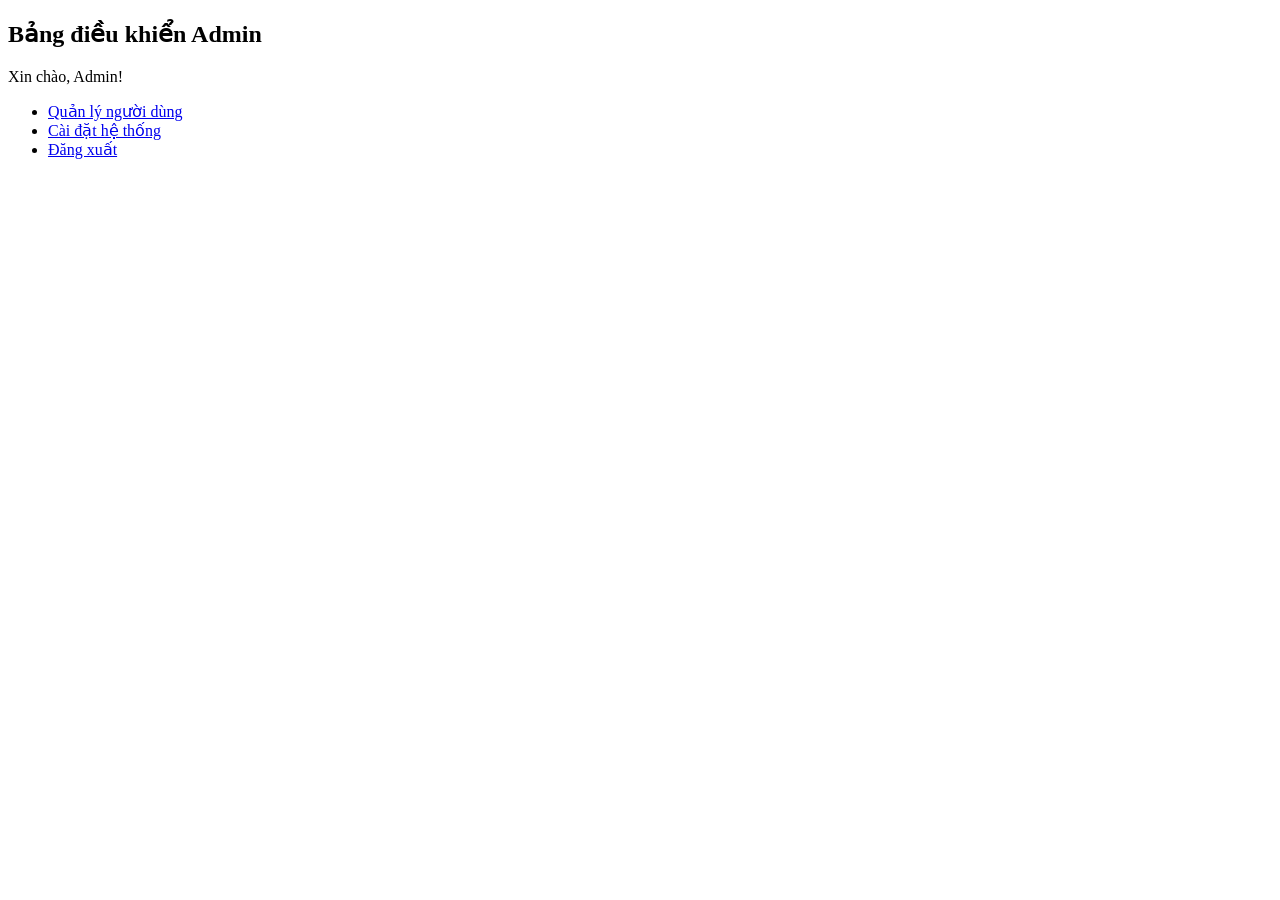
==== admin.html @ f415a45d "Thêm giao diện login demo và admin" ====
<!DOCTYPE html>
<html lang="en">
<head>
    <meta charset="UTF-8">
    <meta name="viewport" content="width=device-width, initial-scale=1.0">
    <title>Admin Dashboard</title>
</head>
<body>
    <h2>Bảng điều khiển Admin</h2>
    <div>
        <p>Xin chào, Admin!</p>
        <ul>
            <li><a href="#">Quản lý người dùng</a></li>
            <li><a href="#">Cài đặt hệ thống</a></li>
            <li><a href="/logout">Đăng xuất</a></li>
        </ul>
    </div>
</body>
</html>
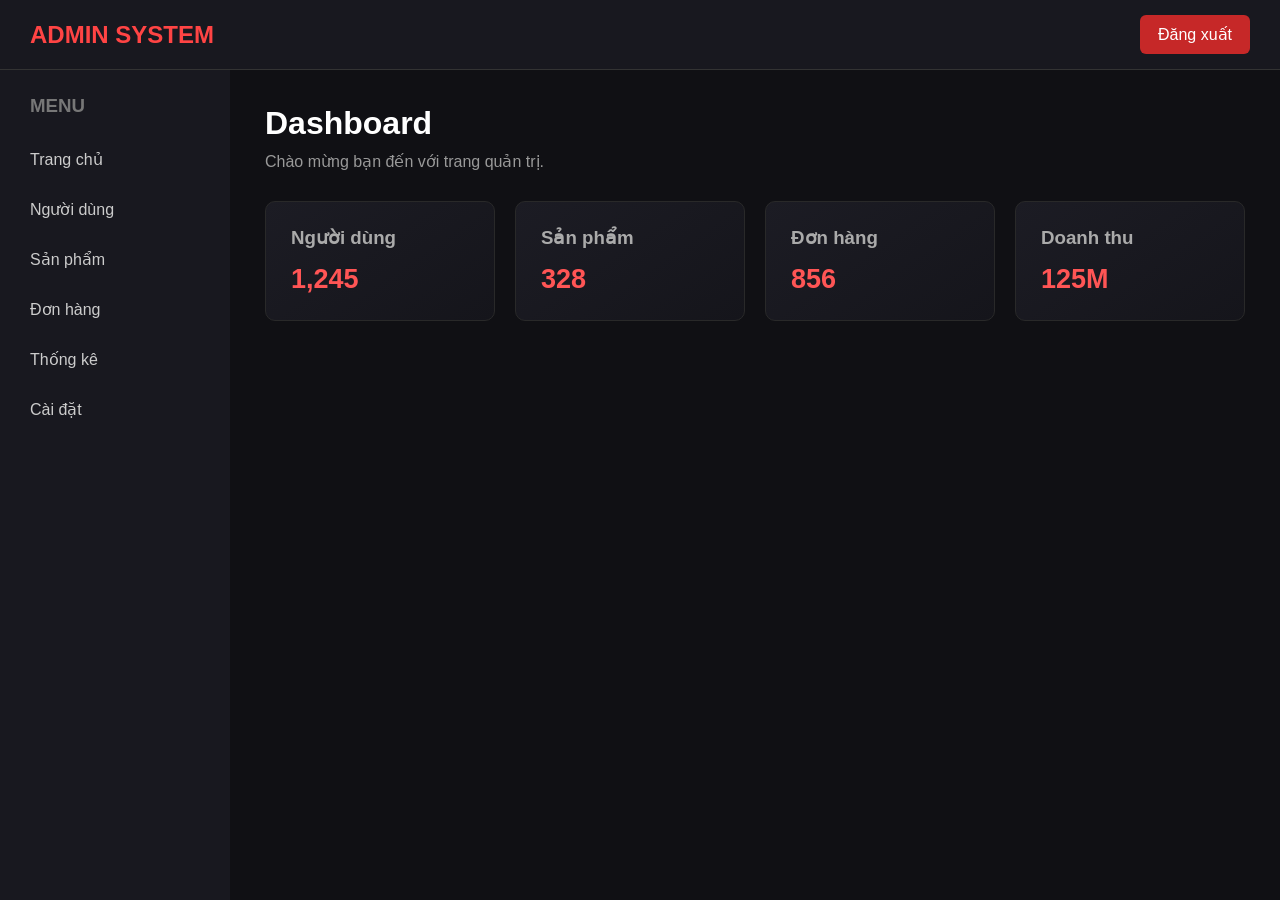
==== commit d66e256d: "Add files via upload ap dung css vao login.html va admin.html" ====
--- a/admin.html
+++ b/admin.html
@@ -1,19 +1,108 @@
-<!DOCTYPE html>
-<html lang="en">
-<head>
-    <meta charset="UTF-8">
-    <meta name="viewport" content="width=device-width, initial-scale=1.0">
-    <title>Admin Dashboard</title>
-</head>
-<body>
-    <h2>Bảng điều khiển Admin</h2>
-    <div>
-        <p>Xin chào, Admin!</p>
-        <ul>
-            <li><a href="#">Quản lý người dùng</a></li>
-            <li><a href="#">Cài đặt hệ thống</a></li>
-            <li><a href="/logout">Đăng xuất</a></li>
-        </ul>
-    </div>
-</body>
+<!DOCTYPE html>
+<html lang="vi">
+
+<head>
+
+    <meta charset="UTF-8">
+
+    <meta name="viewport"
+          content="width=device-width, initial-scale=1.0">
+
+    <title>Admin Dashboard</title>
+
+    <link rel="stylesheet" href="style.css">
+
+</head>
+
+<body class="admin-page">
+
+
+    <header class="admin-header">
+
+        <h2>ADMIN SYSTEM</h2>
+
+        <a href="login.html" class="logout">
+            Đăng xuất
+        </a>
+
+    </header>
+
+
+    <div class="admin-container">
+
+
+        <aside class="sidebar">
+
+            <h3>MENU</h3>
+
+            <a href="#">Trang chủ</a>
+
+            <a href="#">Người dùng</a>
+
+            <a href="#">Sản phẩm</a>
+
+            <a href="#">Đơn hàng</a>
+
+            <a href="#">Thống kê</a>
+
+            <a href="#">Cài đặt</a>
+
+        </aside>
+
+
+        <main class="admin-content">
+
+            <h1>Dashboard</h1>
+
+            <p>
+                Chào mừng bạn đến với trang quản trị.
+            </p>
+
+
+            <div class="cards">
+
+                <div class="card">
+
+                    <h3>Người dùng</h3>
+
+                    <p>1,245</p>
+
+                </div>
+
+
+                <div class="card">
+
+                    <h3>Sản phẩm</h3>
+
+                    <p>328</p>
+
+                </div>
+
+
+                <div class="card">
+
+                    <h3>Đơn hàng</h3>
+
+                    <p>856</p>
+
+                </div>
+
+
+                <div class="card">
+
+                    <h3>Doanh thu</h3>
+
+                    <p>125M</p>
+
+                </div>
+
+            </div>
+
+        </main>
+
+    </div>
+
+
+</body>
+
 </html>
--- a/style.css
+++ b/style.css
@@ -0,0 +1,498 @@
+/* =========================
+   CÀI ĐẶT CHUNG
+========================= */
+
+* {
+    margin: 0;
+    padding: 0;
+    box-sizing: border-box;
+}
+
+body {
+    font-family: Arial, sans-serif;
+}
+
+
+
+/* =========================
+   LOGIN PAGE
+========================= */
+
+.login-page {
+
+    min-height: 100vh;
+
+    display: flex;
+    justify-content: center;
+    align-items: center;
+
+    background-image:
+        linear-gradient(
+            rgba(0, 0, 0, 0.65),
+            rgba(0, 0, 0, 0.75)
+        ),
+        url("images/background.png");
+
+    background-size: cover;
+    background-position: center;
+    background-repeat: no-repeat;
+
+}
+
+
+
+.login-box {
+
+    width: 380px;
+
+    background: rgba(10, 10, 20, 0.85);
+
+    padding: 40px;
+
+    border-radius: 15px;
+
+    color: white;
+
+    box-shadow:
+        0 0 30px rgba(255, 50, 50, 0.3);
+
+    backdrop-filter: blur(10px);
+
+}
+
+
+
+.login-box h1 {
+
+    text-align: center;
+
+    font-size: 28px;
+
+    margin-bottom: 8px;
+
+    color: #ff4b4b;
+
+}
+
+
+
+.subtitle {
+
+    text-align: center;
+
+    color: #aaa;
+
+    margin-bottom: 30px;
+
+}
+
+
+
+.form-group {
+
+    margin-bottom: 20px;
+
+}
+
+
+
+.form-group label {
+
+    display: block;
+
+    margin-bottom: 8px;
+
+    font-weight: bold;
+
+}
+
+
+
+.form-group input {
+
+    width: 100%;
+
+    padding: 12px;
+
+    background-color: #151520;
+
+    color: white;
+
+    border: 1px solid #444;
+
+    border-radius: 7px;
+
+    outline: none;
+
+    font-size: 15px;
+
+    transition: 0.3s;
+
+}
+
+
+
+.form-group input:focus {
+
+    border-color: #ff4444;
+
+    box-shadow:
+        0 0 8px rgba(255, 68, 68, 0.5);
+
+}
+
+
+
+button {
+
+    width: 100%;
+
+    padding: 13px;
+
+    background: linear-gradient(
+        135deg,
+        #c50000,
+        #ff4444
+    );
+
+    color: white;
+
+    border: none;
+
+    border-radius: 7px;
+
+    font-size: 16px;
+
+    font-weight: bold;
+
+    cursor: pointer;
+
+    transition: 0.3s;
+
+}
+
+
+
+button:hover {
+
+    transform: translateY(-2px);
+
+    box-shadow:
+        0 5px 20px rgba(255, 0, 0, 0.4);
+
+}
+
+
+
+/* =========================
+   ERROR
+========================= */
+
+.error {
+
+    color: #ff5555;
+
+    font-size: 13px;
+
+    margin-top: 6px;
+
+    min-height: 15px;
+
+}
+
+
+
+.input-error {
+
+    border: 1px solid red !important;
+
+    box-shadow:
+        0 0 7px rgba(255, 0, 0, 0.5);
+
+}
+
+
+
+/* =========================
+   ADMIN
+========================= */
+
+.admin-page {
+
+    min-height: 100vh;
+
+    background-color: #101014;
+
+    color: white;
+
+}
+
+
+
+.admin-header {
+
+    height: 70px;
+
+    background-color: #18181f;
+
+    display: flex;
+
+    justify-content: space-between;
+
+    align-items: center;
+
+    padding: 0 30px;
+
+    border-bottom: 1px solid #333;
+
+}
+
+
+
+.admin-header h2 {
+
+    color: #ff4444;
+
+}
+
+
+
+.logout {
+
+    background-color: #c62828;
+
+    color: white;
+
+    text-decoration: none;
+
+    padding: 10px 18px;
+
+    border-radius: 6px;
+
+    transition: 0.3s;
+
+}
+
+
+
+.logout:hover {
+
+    background-color: #ff4444;
+
+}
+
+
+
+/* =========================
+   ADMIN LAYOUT
+========================= */
+
+.admin-container {
+
+    display: flex;
+
+    min-height: calc(100vh - 70px);
+
+}
+
+
+
+/* =========================
+   SIDEBAR
+========================= */
+
+.sidebar {
+
+    width: 230px;
+
+    background-color: #18181f;
+
+    padding: 25px 15px;
+
+}
+
+
+
+.sidebar h3 {
+
+    margin-bottom: 20px;
+
+    padding-left: 15px;
+
+    color: #777;
+
+}
+
+
+
+.sidebar a {
+
+    display: block;
+
+    padding: 13px 15px;
+
+    color: #ccc;
+
+    text-decoration: none;
+
+    border-radius: 6px;
+
+    margin-bottom: 5px;
+
+    transition: 0.3s;
+
+}
+
+
+
+.sidebar a:hover {
+
+    background-color: #292932;
+
+    color: #ff5555;
+
+    padding-left: 22px;
+
+}
+
+
+
+/* =========================
+   MAIN CONTENT
+========================= */
+
+.admin-content {
+
+    flex: 1;
+
+    padding: 35px;
+
+}
+
+
+
+.admin-content h1 {
+
+    margin-bottom: 10px;
+
+}
+
+
+
+.admin-content > p {
+
+    color: #999;
+
+    margin-bottom: 30px;
+
+}
+
+
+
+/* =========================
+   CARDS
+========================= */
+
+.cards {
+
+    display: grid;
+
+    grid-template-columns:
+        repeat(auto-fit, minmax(180px, 1fr));
+
+    gap: 20px;
+
+}
+
+
+
+.card {
+
+    background:
+        linear-gradient(
+            145deg,
+            #1c1c24,
+            #15151b
+        );
+
+    padding: 25px;
+
+    border-radius: 10px;
+
+    border: 1px solid #292929;
+
+    transition: 0.3s;
+
+}
+
+
+
+.card:hover {
+
+    transform: translateY(-5px);
+
+    border-color: #ff4444;
+
+    box-shadow:
+        0 7px 20px rgba(0, 0, 0, 0.5);
+
+}
+
+
+
+.card h3 {
+
+    color: #aaa;
+
+    margin-bottom: 15px;
+
+}
+
+
+
+.card p {
+
+    font-size: 27px;
+
+    font-weight: bold;
+
+    color: #ff5555;
+
+}
+
+
+
+/* =========================
+   MOBILE
+========================= */
+
+@media screen and (max-width: 700px) {
+
+    .login-box {
+
+        width: 90%;
+
+    }
+
+
+    .admin-container {
+
+        flex-direction: column;
+
+    }
+
+
+    .sidebar {
+
+        width: 100%;
+
+    }
+
+
+    .sidebar a {
+
+        display: inline-block;
+
+    }
+
+}
